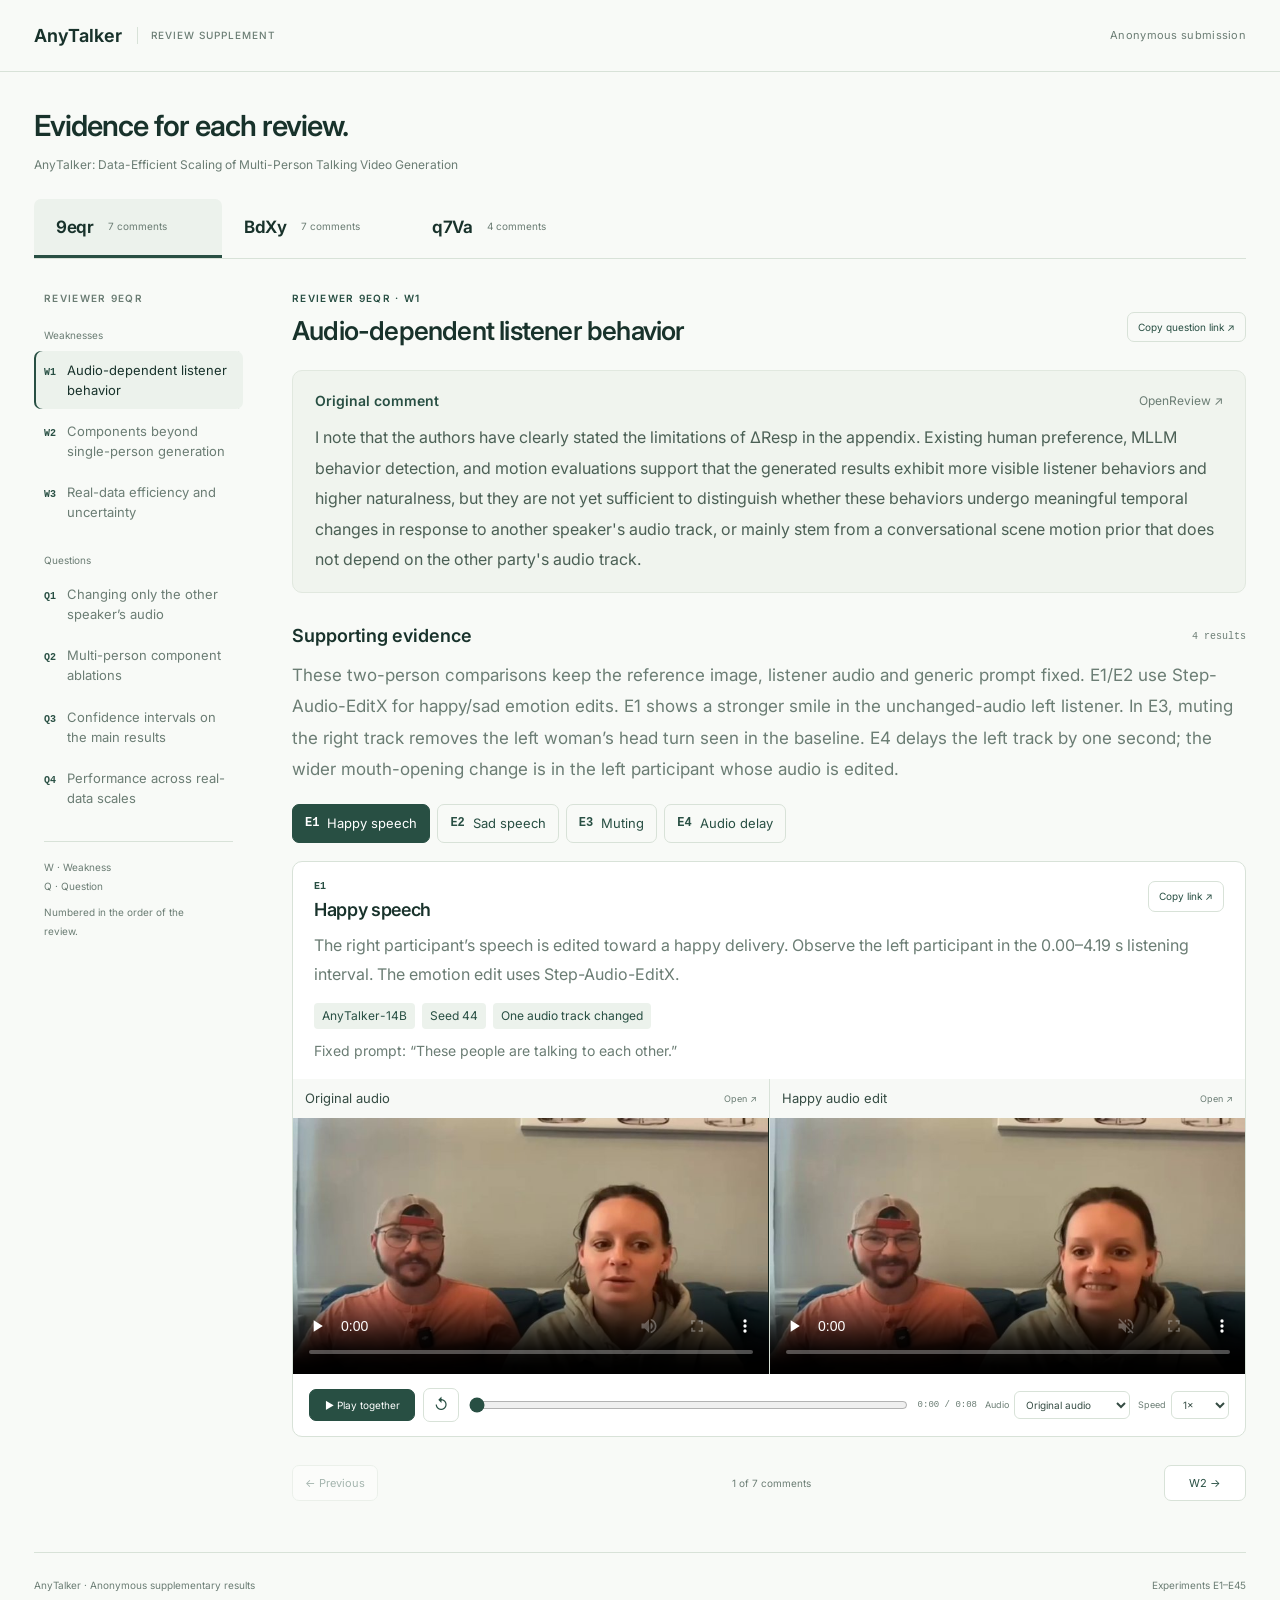
==== rebuttal/index.html @ ed4af743 "Add supplementary experiments to the original anonymous demo" ====
<!doctype html>
<html lang="en">
<head>
<meta charset="utf-8"/>
<meta content="width=device-width, initial-scale=1" name="viewport"/>
<meta content="noindex, nofollow" name="robots"/>
<meta content="no-referrer" name="referrer"/>
<meta content="#284f43" name="theme-color"/>
<meta content="Anonymous supplementary experiments for AnyTalker: audio interventions, multi-person ablations, data scaling, human evaluation, and matched video comparisons." name="description"/>
<title>AnyTalker · Reviewer Supplement</title>
<link href="data:," rel="icon"/>
<link href="styles.css?v=reviewer-update-2" rel="stylesheet"/>
<script defer="" src="app.js?v=reviewer-update-3"></script>
</head>
<body>
  <a class="skip-link" href="#main">Skip to the selected review comment</a>
  <header class="site-header">
    <a class="wordmark" href="#9eqr-W1">AnyTalker <span class="header-tag">Review supplement</span></a>
    <span class="anonymous-label">Anonymous submission</span>
  </header>
  <div class="page-shell">
    <div class="page-intro"><h1>Evidence for each review.</h1><p>AnyTalker: Data-Efficient Scaling of Multi-Person Talking Video Generation</p></div>
    <div id="reviewer-tabs" class="reviewer-tabs" role="tablist" aria-label="Reviewers"></div>
    <div class="review-workspace">
      <aside class="sidebar" aria-label="Review comments">
        <p class="sidebar-label" id="nav-reviewer">Review comments</p>
        <nav id="question-nav" aria-label="Questions and weaknesses"></nav>
        <p class="sidebar-note">W · Weakness<br>Q · Question<br><span>Numbered in the order of the review.</span></p>
      </aside>
      <main id="main">
        <div id="reviewer-panel" role="tabpanel">
          <article id="question-panel" hidden>
            <div class="question-heading">
              <div><p class="eyebrow" id="question-category"></p><h2 id="question-title" tabindex="-1"></h2></div>
              <button class="copy-link" id="copy-question">Copy question link ↗</button>
            </div>
            <section class="original-comment" aria-labelledby="comment-label">
              <div class="comment-heading"><h3 id="comment-label">Original comment</h3><a id="comment-source" href="https://openreview.net/forum?id=QWv1w3KL51" target="_blank" rel="noopener">OpenReview ↗</a></div>
              <blockquote id="review-comment"></blockquote>
            </section>
            <section class="evidence-section" aria-labelledby="evidence-title">
              <div class="evidence-heading"><h3 id="evidence-title">Supporting evidence</h3><span id="evidence-count"></span></div>
              <p id="question-intro" class="question-intro"></p>
              <div id="evidence-tabs" class="evidence-tabs" role="tablist" aria-label="Evidence for this comment"></div>
              <div id="evidence-panel" role="tabpanel"><div id="evidence-host"></div></div>
            </section>
            <nav class="question-pagination" aria-label="Move between review comments"><button id="previous-question">← Previous</button><span id="question-position"></span><button id="next-question">Next →</button></nav>
          </article>
        </div>
        <p id="load-status" class="load-status" role="status">Loading review comments and evidence…</p>
        <noscript><p>Enable JavaScript to select a reviewer and view the corresponding comment and evidence. Result tables are also available as <a href="data/component.csv">component</a>, <a href="data/dataAblation.csv">training-data</a>, <a href="data/scale.csv">data-scale</a>, <a href="data/trajectory.csv">learning-curve</a>, <a href="data/ci.csv">confidence-interval</a>, and <a href="data/agreement.csv">human-agreement</a> CSV files.</p></noscript>
      </main>
    </div>
    <footer><span>AnyTalker · Anonymous supplementary results</span><span>Experiments E1–E45</span></footer>
  </div>
  <div id="evidence-store" hidden aria-hidden="true">
<article class="table-block evidence-block" data-evidence="e5" id="e5">
<div class="item-heading"><div><span class="item-code">Table E5</span><h3>Component ablations across person counts</h3></div><a download="" href="data/component.csv">CSV ↓</a></div><p class="evidence-context">All configurations use the 1.3-billion-parameter (1.3B) backbone on the same 60 two-person, 20 three-person, and 20 four-person InteractivePerson inputs, with the paper’s phase-duration weighting.</p>
<p class="item-description">Component comparisons use stage-1 models. The complete model additionally receives 12 h of real-conversation refinement. The Audio-Face Cross Attention (AFCA) ablation removes face-token concatenation while retaining per-identity audio attention, masks, and accumulation.</p>
<p class="item-description">Concatenated multi-person (CM) clips pair two single-person videos. In table labels, “w/o” means “without”. Metrics are duration-weighted speaking-phase lip-synchronization confidence (Sync-C*, higher is better) and the listening-phase eye-motion gap to ground truth (ΔResp, lower is better).</p>
<div aria-label="Filter component results by person count" class="table-filter" data-target="component-table"><button aria-pressed="true" class="selected" data-people="all">All participants</button><button aria-pressed="false" data-people="2">2 people</button><button aria-pressed="false" data-people="3">3 people</button><button aria-pressed="false" data-people="4">4 people</button></div>
<div class="table-scroll" id="component-table"></div>
</article>
<article class="table-block evidence-block" data-evidence="e6" id="e6">
<div class="item-heading"><div><span class="item-code">Table E6</span><h3>Training-data ablations</h3></div><a download="" href="data/dataAblation.csv">CSV ↓</a></div><p class="evidence-context">1.3-billion-parameter (1.3B) backbone; two-, three-, and four-person InteractivePerson inputs. The two-person values reproduce the paper’s Table 3.</p>
<p class="item-description">Real single-person (RS), concatenated multi-person (CM), and real multi-person (RM) data are compared. Here, CM pairs two single-person clips, and RM consists of real two-person conversations. Superscripts denote training stage; RM² uses 12 h / 50,000 refinement updates. Metrics are duration-weighted speaking-phase lip-synchronization confidence (Sync-C*, higher is better) and the listening-phase eye-motion gap to ground truth (ΔResp, lower is better).</p>
<div class="table-scroll" id="data-table"></div>
</article>
<article class="table-block evidence-block" data-evidence="e7" id="e7">
<div class="item-heading"><div><span class="item-code">Table E7</span><h3>Dataset size at a fixed 5,000-update budget</h3></div><a download="" href="data/scale.csv">CSV ↓</a></div><p class="evidence-context">Real single-person (RS) data and concatenated multi-person (CM) clips form the two pretraining strategies, RS and RS+CM. Each concatenated clip pairs two independent single-person videos with separate audio tracks. Metrics are duration-weighted speaking-phase lip-synchronization confidence (Sync-C*, higher is better) and the listening-phase eye-motion gap to ground truth (ΔResp, lower is better). Both initializations use the same 1.3-billion-parameter (1.3B) architecture and data subset at each size: 8 NVIDIA H200 accelerators, gradient accumulation 2, and global batch size 16. Evaluation uses the same 60 two-person inputs.</p>
<p class="item-description">Each run starts from its stage-1 checkpoint and receives 5,000 refinement updates. Each data size uses the same subset for both initializations.</p>
<div class="table-scroll" id="scale-table"></div>
<div class="result-callout"><strong>24 h vs. 96 h</strong><p>RS+CM with 24 h reaches <b>5.05 / 0.32</b> (Sync-C* / ΔResp). RS with 96 h reaches <b>4.96 / 0.32</b> under the same refinement budget.</p></div>
</article>
<article class="evidence-block" data-evidence="e8" id="result-e8"><p class="evidence-context">Real single-person (RS) data and concatenated multi-person (CM) clips form the two pretraining strategies, RS and RS+CM. Each concatenated clip pairs two independent single-person videos with separate audio tracks. Metrics are duration-weighted speaking-phase lip-synchronization confidence (Sync-C*, higher is better) and the listening-phase eye-motion gap to ground truth (ΔResp, lower is better). Both 1.3-billion-parameter (1.3B) initializations follow the same training sample order through a 24-hour unique-video pool, with evaluation every 2 hours from 4 to 24 hours. Both runs use the same sampling seed; their samplers return identical training samples at every iteration. Evaluation uses the same 60 two-person inputs.</p><figure class="figure-block" id="e8">
<div class="item-heading"><div><span class="item-code">Figure E8</span><h3>Progress through a 24-hour unique-video pool</h3></div><a href="assets/figures/e8.pdf" rel="noopener" target="_blank">PDF ↗</a></div>
<a aria-label="Open learning curves at full resolution" href="assets/figures/e8.png" rel="noopener" target="_blank"><img alt="Learning curves for RS and RS+CM pretraining. At 12 unique hours, RS+CM achieves Sync-C* of 5.06 and DeltaResp of 0.32; at 24 hours it achieves 5.09 and 0.31." loading="lazy" src="assets/figures/e8.png"/></a>
<figcaption>The horizontal axis counts unique training-video hours encountered for the first time. Repeated presentations do not add hours. Dashed guides mark the RS+CM 12 h checkpoint. These checkpoints differ from the fixed-update runs in Table E7.</figcaption>
</figure><details class="data-details" id="e8-data"><summary><span><b>Table E8</b> · All 11 learning-curve checkpoints</span><span aria-hidden="true">+</span></summary><div class="details-content"><p><a download="" href="data/trajectory.csv">Download the plotted data (CSV) ↓</a></p><div class="table-scroll" id="trajectory-table"></div></div></details></article>
<article class="table-block evidence-block" data-evidence="e9" id="e9"><div class="item-heading"><div><span class="item-code">Table E9</span><h3>Main metrics and human preference</h3></div><a download="" href="data/ci.csv">CSV ↓</a></div><p class="evidence-context">95% confidence intervals (CI) for AnyTalker-14B minus the comparator: MultiTalk for two people, Playmate2 for three and four. Metrics are duration-weighted speaking-phase lip-synchronization confidence (Sync-C*, higher is better) and the listening-phase eye-motion gap to ground truth (ΔResp, lower is better). Preference differences use percentage points (pp). Positive differences favor AnyTalker for Sync-C* and preference; negative differences favor AnyTalker for ΔResp.</p><div class="table-scroll" id="ci-table"></div><details class="data-details"><summary><span>How the intervals are calculated</span><span aria-hidden="true">+</span></summary><div class="details-content"><p>We use 10,000 bootstrap replicates and the 2.5th and 97.5th percentiles. Objective metrics use paired input resampling within each person-count subset (60/20/20), retaining the paper’s phase-duration weights. Human preference uses independent resampling of raters and inputs, with each vote weighted by both sampling multiplicities. All originally shown methods remain in the preference denominator. Preference differences are in percentage points (pp).</p></div></details></article>
<article class="table-block compact-table evidence-block" data-evidence="e10" id="e10"><div class="item-heading"><div><span class="item-code">Table E10</span><h3>Agreement with individual human choices</h3></div><a download="" href="data/agreement.csv">CSV ↓</a></div><p class="evidence-context">We take 100 individual preference votes per person-count setting from the paper’s blinded study. A match occurs when the human-selected method has the lowest listening-phase eye-motion gap to ground truth (ΔResp) among the methods shown for that input. Different raters may evaluate the same input; tied metric minima count as matches.</p><div class="table-scroll" id="agreement-table"></div><p class="small-note">The original study involved 25 non-author raters, hidden method names, and randomized presentation order. Two-person comparisons have four candidate methods; three- and four-person comparisons have two. Each selected vote contributes one match or non-match.</p></article>
<article class="collection evidence-block" data-evidence="collection" id="collection">
<div class="item-heading"><div><span class="item-code">E14–E43</span><h3>All 30 scenes · both seeds</h3></div><button class="copy-link" data-anchor="collection">Copy link ↗</button></div><p class="evidence-context">Final AnyTalker-14B; 20 three-person and 10 four-person scenes, each with ground truth (GT) and seeds 44/45. Fixed prompt: “These people are talking to each other.”</p>
<p class="item-description">Each scene contains ground truth and both generations. The generated clips use the original continuous recording for playback; generation is conditioned on separated participant tracks. Speaking intervals below are input annotations.</p>
<div class="collection-controls"><label>Participants<select id="people-filter"><option value="all">All participants</option><option value="3">3 people</option><option value="4">4 people</option></select></label><label class="case-select-label">Scene<select id="case-select"></select></label><div class="step-buttons"><button aria-label="Previous scene" id="previous-case">←</button><button aria-label="Next scene" id="next-case">→</button></div></div>
<div id="full-case"></div>
</article>
  </div>
  <div id="toast" class="toast" role="status" aria-live="polite"></div>
</body>
</html>
---- rebuttal/styles.css ----
@font-face{font-family:Inter;src:url('assets/fonts/inter.ttf') format('truetype');font-weight:100 900;font-display:swap}
:root{--bg:#f8faf7;--white:#fff;--ink:#18322b;--text:#354c43;--muted:#6b7d74;--green:#284f43;--mint:#ecf2ec;--line:#d8e2d8;--mono:ui-monospace,SFMono-Regular,Consolas,monospace}
*{box-sizing:border-box}html{scroll-behavior:smooth}body{margin:0;background:var(--bg);color:var(--text);font:16px/1.65 Inter,Arial,sans-serif}button,select,input{font:inherit}button,a,select,input{touch-action:manipulation}a{color:var(--green);text-decoration:none}a:hover{text-decoration:underline}button{cursor:pointer;border:1px solid var(--line);border-radius:7px;background:var(--white);color:var(--green);padding:8px 12px}button:disabled{opacity:.4;cursor:default}button:hover:not(:disabled){background:var(--mint)}button:focus-visible,a:focus-visible,select:focus-visible,input:focus-visible{outline:3px solid #82a78b;outline-offset:3px}button:focus:not(:focus-visible),h2:focus{outline:none}[hidden]{display:none!important}h1,h2,h3,h4,p{margin:0}h1,h2,h3{color:var(--ink)}img{max-width:100%}.skip-link{position:fixed;top:-60px;left:15px;z-index:100;background:white;padding:10px}.skip-link:focus{top:10px}
.site-header{height:72px;display:flex;align-items:center;justify-content:space-between;padding:0 34px;border-bottom:1px solid var(--line);background:var(--bg)}.wordmark{display:flex;gap:10px;align-items:center;font-size:18px;font-weight:650;color:var(--ink)}.wordmark:hover{text-decoration:none}.header-tag{margin-left:5px;padding-left:13px;border-left:1px solid var(--line);text-transform:uppercase;letter-spacing:1px;font-size:10px;font-weight:500;color:var(--muted)}.anonymous-label{font-size:11px;letter-spacing:.3px;color:var(--muted)}
.page-shell{max-width:1390px;margin:auto;padding:0 34px}.page-intro{padding:30px 0 24px}.page-intro h1{font-size:29px;font-weight:600;letter-spacing:-1px}.page-intro p{color:var(--muted);font-size:12px;margin-top:5px}.reviewer-tabs{display:flex;gap:0;border-bottom:1px solid var(--line);margin-bottom:31px}.reviewer-tab{display:flex;align-items:center;gap:15px;min-width:188px;padding:14px 22px;border:0;border-bottom:3px solid transparent;border-radius:7px 7px 0 0;background:transparent;text-align:left}.reviewer-tab[aria-selected=true]{border-bottom-color:var(--green);background:var(--mint)}.reviewer-name{font-size:17px;letter-spacing:-.4px;font-weight:650;color:var(--ink)}.reviewer-tab-description{font-size:10px;color:var(--muted)}.review-workspace{display:grid;grid-template-columns:215px minmax(0,1fr);gap:43px;align-items:start}.sidebar{position:sticky;top:24px;max-height:calc(100vh - 48px);overflow-y:auto;padding-right:6px}.sidebar-label,.eyebrow{font-size:10px;font-weight:600;text-transform:uppercase;letter-spacing:1.3px;color:var(--muted)}.sidebar-label{margin:0 0 21px 10px}.question-nav-group{margin-bottom:20px}.question-nav-group>p{font-size:10px;color:var(--muted);margin:0 10px 7px}.question-nav-group a{display:flex;align-items:baseline;gap:11px;padding:9px 10px;border-radius:7px;font-size:13px;line-height:1.55;color:var(--muted);margin-top:3px}.question-nav-group a b{flex-shrink:0;font:600 10px/1.5 var(--mono);color:var(--green)}.question-nav-group a.selected,.question-nav-group a:hover{background:var(--mint);color:var(--ink);text-decoration:none}.question-nav-group a.selected{box-shadow:inset 2px 0 var(--green)}.sidebar-note{border-top:1px solid var(--line);margin:24px 10px 0;padding-top:16px;font-size:10px;color:var(--muted);line-height:1.85}.sidebar-note span{display:block;margin-top:8px;max-width:160px}main{min-width:0}.question-heading{display:flex;justify-content:space-between;align-items:start;gap:20px;margin-bottom:22px}.question-heading .eyebrow{margin-bottom:7px;color:var(--green)}.question-heading h2{font-size:26px;font-weight:580;line-height:1.35;letter-spacing:-.8px}.copy-link{font-size:10px;white-space:nowrap;background:transparent;padding:6px 10px}.question-heading>.copy-link{margin-top:22px}.original-comment{background:#f0f4ee;border:1px solid #e1e8df;border-radius:10px;padding:18px 22px}.comment-heading{display:flex;justify-content:space-between;align-items:center;margin-bottom:10px}.comment-heading h3{font-size:14px;font-weight:600;color:var(--green)}.comment-heading a{font-size:12px;color:var(--muted)}.original-comment blockquote{padding:0;margin:0;color:#4b6055;font-size:16px;line-height:1.9;white-space:pre-wrap}.evidence-section{padding-top:28px}.evidence-heading{display:flex;align-items:center;justify-content:space-between}.evidence-heading h3{font-size:18px;font-weight:600}.evidence-heading>span{font:10px var(--mono);color:var(--muted)}.question-intro{font-size:17px;line-height:1.85;color:var(--muted);margin:9px 0 18px;max-width:950px}.evidence-tabs{display:flex;gap:7px;flex-wrap:wrap;margin-bottom:18px}.evidence-tabs button{padding:8px 12px;display:flex;gap:8px;align-items:center;font-size:13px;background:transparent}.evidence-tabs b{font:600 12px var(--mono)}.evidence-tabs button[aria-selected=true]{background:var(--green);border-color:var(--green);color:white}.evidence-tabs button:not([aria-selected=true]):hover{background:var(--mint)}#evidence-panel{min-width:0}.evidence-block{border:1px solid var(--line);border-radius:10px;padding:21px;background:var(--white);scroll-margin-top:25px}.item-heading{display:flex;justify-content:space-between;align-items:start;gap:16px;margin-bottom:13px}.item-code{font:600 10px var(--mono);color:var(--green);display:block;margin-bottom:5px}.item-heading h3{font-size:18px;font-weight:580;letter-spacing:-.35px;line-height:1.4}.item-heading>a{white-space:nowrap;font-size:10px;margin-top:5px}.evidence-context,.item-description{color:var(--muted);font-size:16px;line-height:1.85;margin-bottom:15px}.evidence-context{color:var(--text)}.small-note{font-size:14px;line-height:1.85;color:var(--muted);margin-top:15px}.table-scroll{max-width:100%;overflow-x:auto;overscroll-behavior-x:contain}table{width:100%;border-collapse:collapse;font-size:14px;line-height:1.6;font-variant-numeric:tabular-nums}th,td{text-align:right;padding:11px 13px;border-bottom:1px solid #e5ebe2;white-space:nowrap}th{color:var(--muted);font-size:12px;font-weight:550;background:#f7f9f5}th:first-child,td:first-child{text-align:left}.label-cell{text-align:left}tr.highlight{background:#edf4eb;color:var(--green)}tr.highlight td{font-weight:600}tr.group-start td{border-top:2px solid #cbd8c8}tbody tr:last-child td{border-bottom:0}.table-filter{display:flex;gap:7px;margin:16px 0 14px}.table-filter button{padding:6px 10px;font-size:10px;background:transparent}.table-filter button.selected{background:var(--green);color:white;border-color:var(--green)}.result-callout{display:flex;align-items:center;gap:25px;padding:18px 20px;margin-top:20px;background:#edf3e9;border-radius:8px}.result-callout>strong{font-size:23px;font-weight:550;letter-spacing:-.7px;color:var(--green);white-space:nowrap}.result-callout p{font-size:16px;color:var(--text)}.figure-block{margin:0;scroll-margin-top:25px}.figure-block>a{display:block;padding:10px 0}.figure-block img{width:100%;height:auto;display:block}.figure-block figcaption{font-size:15px;line-height:1.85;color:var(--muted);margin-top:10px}.data-details{margin-top:20px;border:1px solid var(--line);border-radius:8px;overflow:hidden;scroll-margin-top:25px}.data-details>summary{padding:12px 15px;display:flex;justify-content:space-between;gap:16px;cursor:pointer;list-style:none;font-size:11px;background:#f7f9f5}.data-details>summary::-webkit-details-marker{display:none}.data-details[open]>summary>span:last-child{transform:rotate(45deg)}.details-content{padding:16px;font-size:11px;color:var(--muted);line-height:1.85}.details-content>p{margin-bottom:14px}.details-content>p:last-child{margin-bottom:0}.compact-table table{max-width:650px}.protocol-grid{display:grid;grid-template-columns:1fr 1fr;gap:22px;margin:0}.protocol-grid dt{font-size:16px;font-weight:600;color:var(--ink);margin-bottom:5px}.protocol-grid dd{margin:0;font-size:15px}.release-card>p{font-size:13px;line-height:1.9;max-width:780px}
.video-group{border:1px solid var(--line);border-radius:10px;background:var(--white);overflow:hidden;scroll-margin-top:25px}.video-group-heading{padding:19px 21px 17px}.video-group-heading .item-heading{margin-bottom:9px}.video-description{font-size:16px;line-height:1.8;color:var(--muted)}.video-conditions{display:flex;flex-wrap:wrap;gap:7px;margin-top:14px}.video-conditions span{padding:3px 8px;border-radius:4px;background:var(--mint);font-size:12px;color:var(--green)}.prompt-note{font-size:14px;color:var(--muted);margin-top:10px}.video-grid{display:grid;grid-template-columns:repeat(var(--cols),minmax(0,1fr));gap:1px;background:var(--line)}.video-cell{background:#f7f9f6;min-width:0}.video-label{display:flex;align-items:center;justify-content:space-between;gap:8px;font-size:13px;line-height:1.5;padding:10px 12px;min-height:38px}.video-label>a{flex-shrink:0;font-size:9px;color:var(--muted)}.video-cell video{display:block;width:100%;height:auto;background:#15241e;aspect-ratio:13/7;object-fit:contain}.video-cell details{font-size:14px;background:white}.video-cell details>summary{cursor:pointer;padding:10px 12px;color:var(--green);font-weight:500}.video-cell details>p{padding:0 12px 13px;color:var(--muted);line-height:1.8}.player-controls{display:flex;flex-wrap:wrap;align-items:center;gap:8px;padding:14px 16px}.play-button{font-size:10px;min-width:106px;background:var(--green);color:white;border-color:var(--green);padding:7px 9px}.play-button:hover:not(:disabled){background:#386454}.restart-button{padding:6px 10px;font-size:15px;line-height:1.3}.scrub{accent-color:var(--green);min-width:75px;flex:1;height:18px;padding:0}.time-display{font:9px var(--mono);white-space:nowrap;color:var(--muted)}.control-select{display:flex;align-items:center;gap:5px;font-size:9px;color:var(--muted)}select{background:white;border:1px solid var(--line);border-radius:6px;color:var(--text);padding:6px 7px;font-size:10px;max-width:190px}.player-status{font-size:11px;padding:0 16px 12px;color:var(--muted)}.player-status:empty{display:none}.video-footnote{padding:0 16px 14px;font-size:10px}.collection-controls{display:flex;align-items:end;gap:15px;margin:20px 0}.collection-controls label{display:flex;flex-direction:column;gap:5px;font-size:10px;color:var(--muted)}.collection-controls select{padding:9px 11px;font-size:11px;max-width:none}.case-select-label{flex:1;max-width:390px}.step-buttons{display:flex;gap:6px}.step-buttons button{padding:7px 12px}.timeline{padding:17px 19px;border-top:1px solid var(--line);background:#fbfcf9}.timeline h4{font-size:10px;font-weight:600;margin:0 0 13px;color:var(--green)}.timeline-row{display:flex;gap:10px;align-items:center;margin:9px 0}.person-label{font:10px var(--mono);min-width:28px;color:var(--green)}.timeline-track{position:relative;height:23px;flex:1;background:#eaf0e8;border-radius:4px;overflow:hidden}.turn{position:absolute;top:2px;height:19px;background:#a6bfad;border:0;border-radius:3px;padding:0;min-width:4px}.turn:hover,.turn.active{background:var(--green)}.identities{font-size:10px;color:var(--muted);line-height:1.7;display:grid;gap:4px;margin-top:15px}.identities b{font-family:var(--mono);color:var(--green);margin-right:6px}
.question-pagination{display:flex;align-items:center;justify-content:space-between;gap:15px;padding:28px 0 15px}.question-pagination button{font-size:11px;min-width:82px}.question-pagination span{font-size:10px;color:var(--muted)}.load-status{padding:20px 0;font-size:12px;color:var(--muted)}.load-status:empty{display:none}footer{border-top:1px solid var(--line);display:flex;justify-content:space-between;gap:20px;padding:24px 0 30px;margin-top:36px;color:var(--muted);font-size:10px}.toast{position:fixed;bottom:25px;left:50%;transform:translate(-50%,15px);padding:10px 18px;color:white;background:var(--green);border-radius:8px;font-size:12px;opacity:0;pointer-events:none;transition:.2s;z-index:30}.toast.visible{opacity:1;transform:translate(-50%,0)}
@media(min-width:1500px){.page-shell{padding:0 40px}.review-workspace{gap:48px}}
@media(max-width:1100px){.page-shell{padding:0 25px}.review-workspace{grid-template-columns:180px minmax(0,1fr);gap:25px}.question-nav-group a{font-size:13px;gap:8px;padding:8px}.question-heading h2{font-size:24px}.player-controls{gap:7px}.video-grid[style*="3"] .video-label{align-items:start;flex-direction:column;gap:2px}.control-select select{max-width:160px}}
@media(max-width:800px){.site-header{height:63px;padding:0 22px}.anonymous-label{display:none}.page-shell{padding:0 22px}.page-intro{padding:23px 0 19px}.page-intro h1{font-size:25px}.page-intro p{font-size:11px}.reviewer-tabs{margin-bottom:20px}.reviewer-tab{min-width:0;flex:1;padding:11px 14px;gap:8px;justify-content:center}.reviewer-name{font-size:16px}.reviewer-tab-description{font-size:9px}.review-workspace{display:block}.sidebar{position:static;max-height:none;overflow:visible;padding:0}.sidebar-label,.sidebar-note,.question-nav-group>p{display:none}#question-nav{display:flex;gap:12px;flex-wrap:wrap;margin-bottom:23px}.question-nav-group{display:flex;gap:5px;margin:0}.question-nav-group a{padding:7px 10px;background:#edf2eb;margin:0}.question-nav-group a b{font-size:11px}.question-nav-group a span{display:none}.question-nav-group a.selected{background:var(--green);box-shadow:none}.question-nav-group a.selected b{color:white}.question-heading{margin-bottom:18px}.question-heading h2{font-size:24px}.question-heading>.copy-link{margin-top:19px}.original-comment{padding:16px 18px}.original-comment blockquote{font-size:16px}.evidence-section{padding-top:23px}.question-intro{font-size:17px}.evidence-tabs button{padding:8px 10px}.evidence-block{padding:17px}.video-group-heading{padding:17px}.protocol-grid{gap:20px}}
@media(max-width:560px){.site-header{padding:0 16px}.wordmark{font-size:16px}.header-tag{font-size:8px;letter-spacing:.7px;margin-left:0;padding-left:10px}.page-shell{padding:0 16px}.page-intro{padding:22px 0 18px}.page-intro h1{font-size:23px;letter-spacing:-.6px}.page-intro p{font-size:10px;max-width:340px;line-height:1.7}.reviewer-tab{flex-direction:column;gap:2px;padding:10px 8px}.reviewer-name{font-size:16px}.reviewer-tab-description{font-size:9px}#question-nav{gap:8px;row-gap:8px}.question-nav-group{gap:4px}.question-nav-group a{padding:7px 9px}.question-nav-group a b{font-size:10px}.question-heading{gap:8px;flex-wrap:wrap}.question-heading h2{font-size:23px;letter-spacing:-.6px}.question-heading>.copy-link{font-size:9px;margin-top:2px;padding:5px 7px}.question-heading .eyebrow{font-size:9px}.original-comment{padding:14px 16px}.original-comment blockquote{font-size:16px;line-height:1.9}.comment-heading h3{font-size:14px}.comment-heading a{font-size:12px}.evidence-heading h3{font-size:18px}.question-intro{font-size:17px}.evidence-tabs{gap:6px}.evidence-tabs button{padding:7px 9px;font-size:13px;gap:6px}.evidence-tabs b{font-size:12px}.evidence-block{padding:14px}.item-heading{gap:10px}.item-heading h3{font-size:16px}.evidence-context,.item-description{font-size:16px}.item-code{font-size:9px}.item-heading>a,.copy-link{font-size:9px}.table-filter{gap:5px;flex-wrap:wrap}.table-filter button{font-size:9px;padding:5px 8px}th,td{font-size:10px;padding:9px 10px}th{font-size:12px}.result-callout{display:block;padding:13px}.result-callout>strong{font-size:21px;display:block;margin-bottom:5px}.result-callout p{font-size:16px}.figure-block figcaption{font-size:15px}.data-details>summary{font-size:10px;padding:10px}.details-content{padding:12px;font-size:10px}.video-grid{grid-template-columns:1fr!important;gap:8px;background:white}.video-group-heading{padding:14px}.video-description{font-size:16px}.video-label{font-size:13px}.video-grid[style*="3"] .video-label{flex-direction:row;align-items:center}.video-cell video{aspect-ratio:13/7}.video-conditions{gap:5px;margin-top:10px}.video-conditions span{font-size:12px;padding:3px 6px}.prompt-note{font-size:14px}.player-controls{padding:11px;gap:8px}.play-button{font-size:9px;min-width:96px}.restart-button{padding:5px 9px}.control-select{font-size:9px}.control-select select{font-size:9px;max-width:135px}.scrub{order:3;flex-basis:calc(100% - 85px)}.time-display{order:4}.control-select:last-of-type{margin-left:auto}.collection-controls{gap:8px;flex-wrap:wrap}.collection-controls select{padding:7px 8px;font-size:10px}.case-select-label{min-width:115px}.step-buttons{margin-left:auto}.step-buttons button{padding:6px 10px}.timeline{padding:14px 11px}.timeline h4{font-size:9px}.identities{font-size:9px}.protocol-grid{grid-template-columns:1fr}.release-card>p{font-size:12px}.question-pagination{gap:8px}.question-pagination span{font-size:9px}.question-pagination button{font-size:10px;min-width:70px}footer{flex-direction:column;gap:4px;font-size:9px;margin-top:25px}.toast{max-width:90vw;text-align:center}}
@media(prefers-reduced-motion:reduce){html{scroll-behavior:auto}*,*:before,*:after{transition:none!important;animation:none!important}}
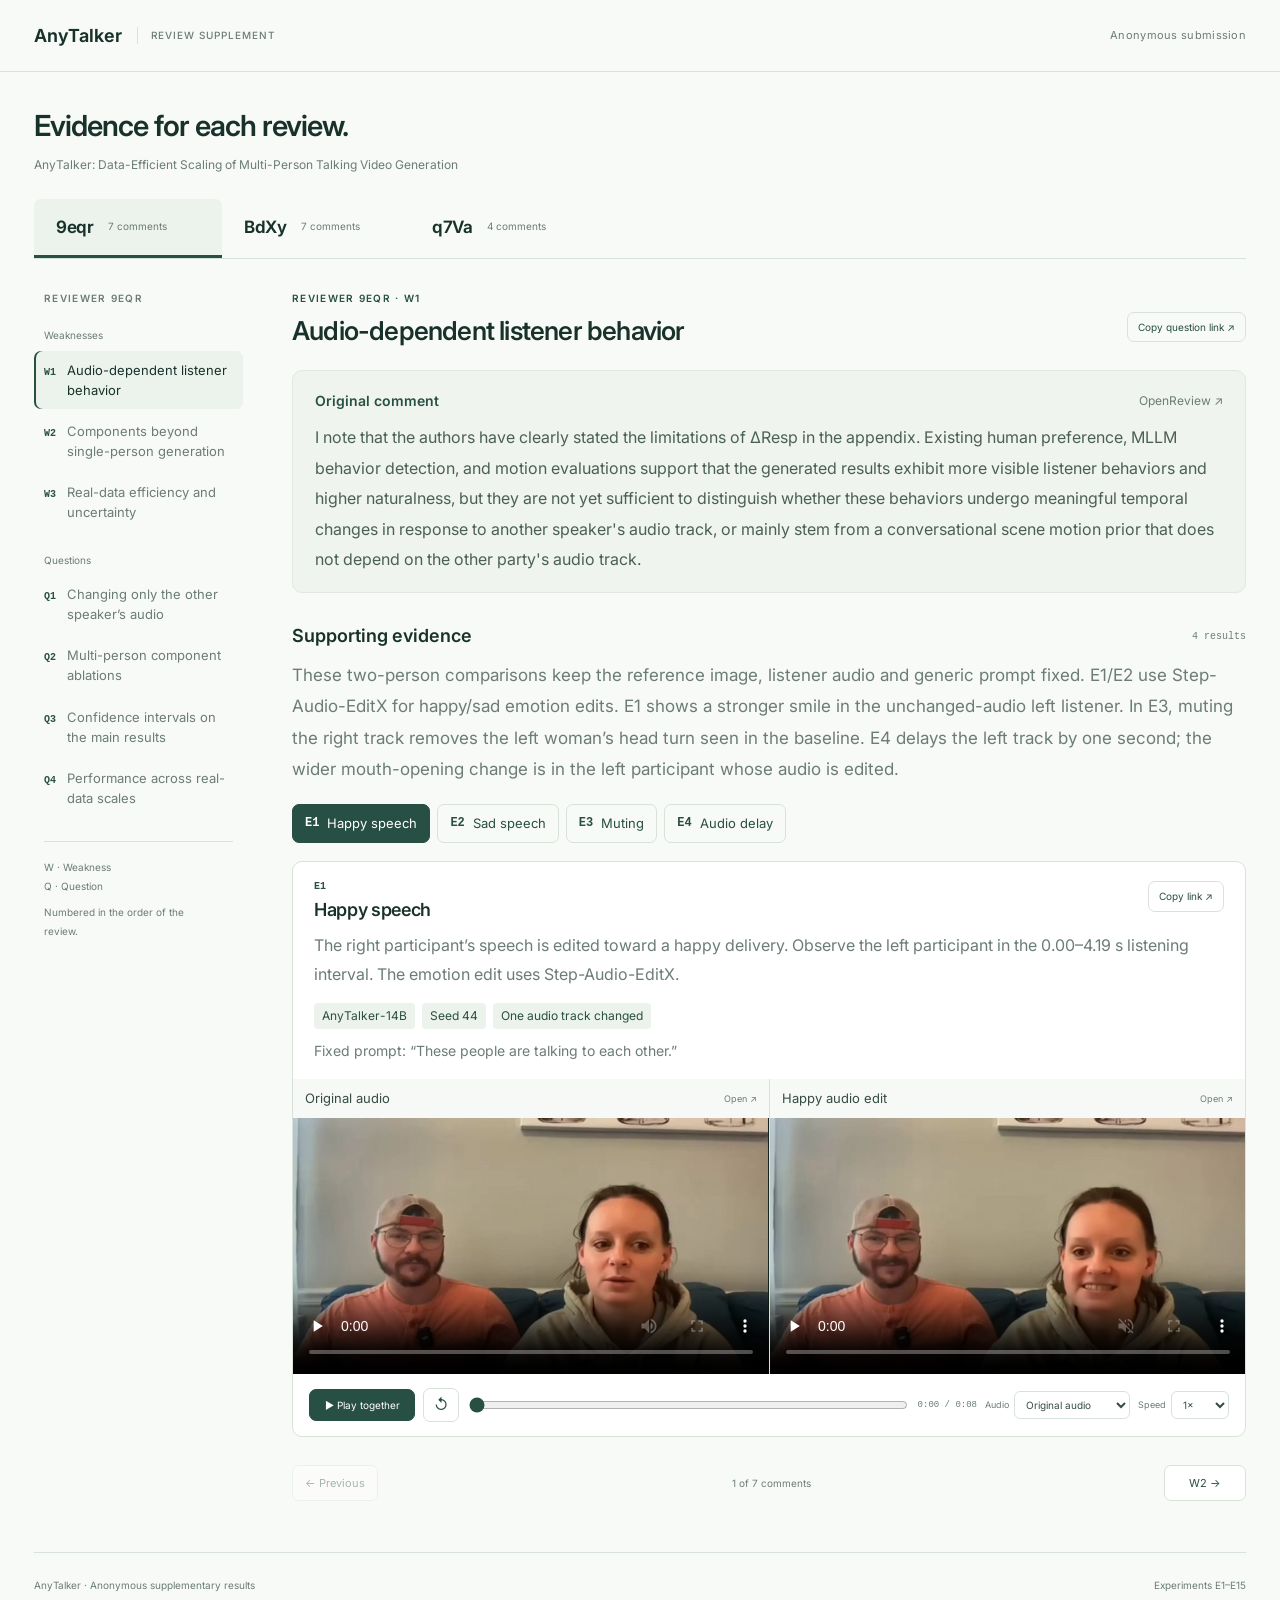
==== commit da35461c: "Keep the three conversation examples and simplify experiment numbering" ====
--- a/rebuttal/index.html
+++ b/rebuttal/index.html
@@ -10,10 +10,10 @@
 <title>AnyTalker · Reviewer Supplement</title>
 <link href="data:," rel="icon"/>
 <link href="styles.css?v=reviewer-update-2" rel="stylesheet"/>
-<script defer="" src="app.js?v=reviewer-update-3"></script>
+<script defer="" src="app.js?v=reviewer-update-4"></script>
 </head>
 <body>
-  <a class="skip-link" href="#main">Skip to the selected review comment</a>
+  <a class="skip-link" href="#main">Skip to the current review comment</a>
   <header class="site-header">
     <a class="wordmark" href="#9eqr-W1">AnyTalker <span class="header-tag">Review supplement</span></a>
     <span class="anonymous-label">Anonymous submission</span>
@@ -51,7 +51,7 @@
         <noscript><p>Enable JavaScript to select a reviewer and view the corresponding comment and evidence. Result tables are also available as <a href="data/component.csv">component</a>, <a href="data/dataAblation.csv">training-data</a>, <a href="data/scale.csv">data-scale</a>, <a href="data/trajectory.csv">learning-curve</a>, <a href="data/ci.csv">confidence-interval</a>, and <a href="data/agreement.csv">human-agreement</a> CSV files.</p></noscript>
       </main>
     </div>
-    <footer><span>AnyTalker · Anonymous supplementary results</span><span>Experiments E1–E45</span></footer>
+    <footer><span>AnyTalker · Anonymous supplementary results</span><span>Experiments E1–E15</span></footer>
   </div>
   <div id="evidence-store" hidden aria-hidden="true">
 <article class="table-block evidence-block" data-evidence="e5" id="e5">
@@ -79,12 +79,6 @@
 </figure><details class="data-details" id="e8-data"><summary><span><b>Table E8</b> · All 11 learning-curve checkpoints</span><span aria-hidden="true">+</span></summary><div class="details-content"><p><a download="" href="data/trajectory.csv">Download the plotted data (CSV) ↓</a></p><div class="table-scroll" id="trajectory-table"></div></div></details></article>
 <article class="table-block evidence-block" data-evidence="e9" id="e9"><div class="item-heading"><div><span class="item-code">Table E9</span><h3>Main metrics and human preference</h3></div><a download="" href="data/ci.csv">CSV ↓</a></div><p class="evidence-context">95% confidence intervals (CI) for AnyTalker-14B minus the comparator: MultiTalk for two people, Playmate2 for three and four. Metrics are duration-weighted speaking-phase lip-synchronization confidence (Sync-C*, higher is better) and the listening-phase eye-motion gap to ground truth (ΔResp, lower is better). Preference differences use percentage points (pp). Positive differences favor AnyTalker for Sync-C* and preference; negative differences favor AnyTalker for ΔResp.</p><div class="table-scroll" id="ci-table"></div><details class="data-details"><summary><span>How the intervals are calculated</span><span aria-hidden="true">+</span></summary><div class="details-content"><p>We use 10,000 bootstrap replicates and the 2.5th and 97.5th percentiles. Objective metrics use paired input resampling within each person-count subset (60/20/20), retaining the paper’s phase-duration weights. Human preference uses independent resampling of raters and inputs, with each vote weighted by both sampling multiplicities. All originally shown methods remain in the preference denominator. Preference differences are in percentage points (pp).</p></div></details></article>
 <article class="table-block compact-table evidence-block" data-evidence="e10" id="e10"><div class="item-heading"><div><span class="item-code">Table E10</span><h3>Agreement with individual human choices</h3></div><a download="" href="data/agreement.csv">CSV ↓</a></div><p class="evidence-context">We take 100 individual preference votes per person-count setting from the paper’s blinded study. A match occurs when the human-selected method has the lowest listening-phase eye-motion gap to ground truth (ΔResp) among the methods shown for that input. Different raters may evaluate the same input; tied metric minima count as matches.</p><div class="table-scroll" id="agreement-table"></div><p class="small-note">The original study involved 25 non-author raters, hidden method names, and randomized presentation order. Two-person comparisons have four candidate methods; three- and four-person comparisons have two. Each selected vote contributes one match or non-match.</p></article>
-<article class="collection evidence-block" data-evidence="collection" id="collection">
-<div class="item-heading"><div><span class="item-code">E14–E43</span><h3>All 30 scenes · both seeds</h3></div><button class="copy-link" data-anchor="collection">Copy link ↗</button></div><p class="evidence-context">Final AnyTalker-14B; 20 three-person and 10 four-person scenes, each with ground truth (GT) and seeds 44/45. Fixed prompt: “These people are talking to each other.”</p>
-<p class="item-description">Each scene contains ground truth and both generations. The generated clips use the original continuous recording for playback; generation is conditioned on separated participant tracks. Speaking intervals below are input annotations.</p>
-<div class="collection-controls"><label>Participants<select id="people-filter"><option value="all">All participants</option><option value="3">3 people</option><option value="4">4 people</option></select></label><label class="case-select-label">Scene<select id="case-select"></select></label><div class="step-buttons"><button aria-label="Previous scene" id="previous-case">←</button><button aria-label="Next scene" id="next-case">→</button></div></div>
-<div id="full-case"></div>
-</article>
   </div>
   <div id="toast" class="toast" role="status" aria-live="polite"></div>
 </body>
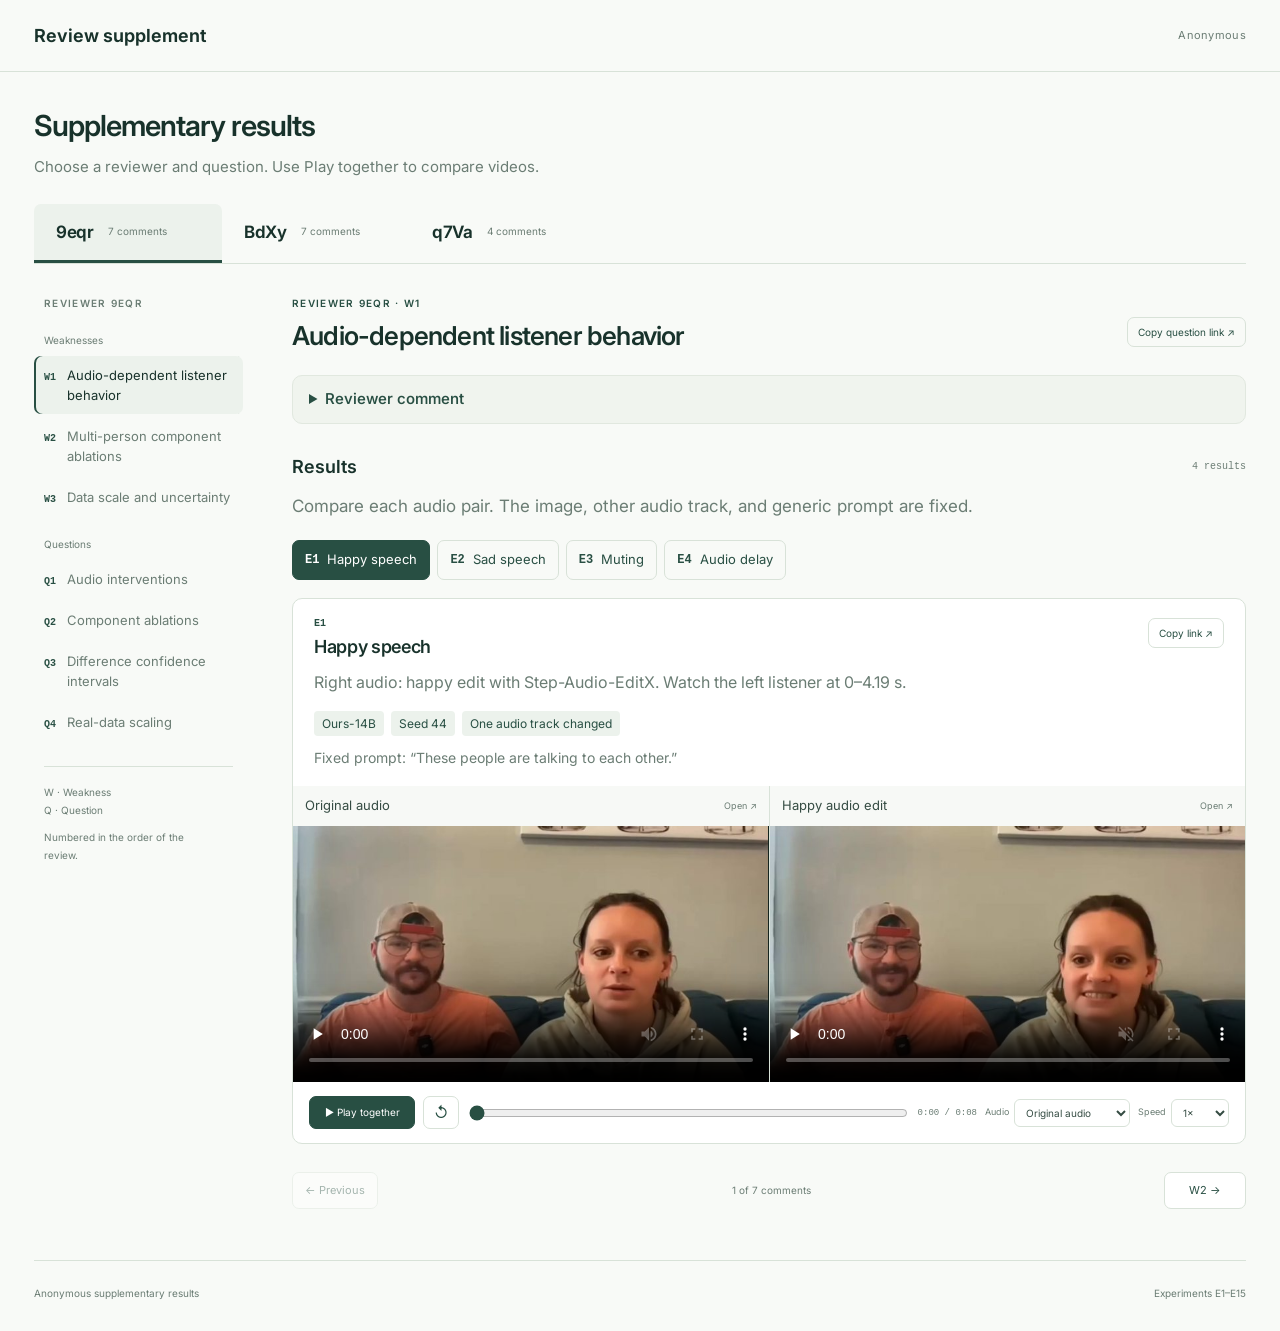
==== commit f176bbf4: "Use neutral model labels and concise result captions" ====
--- a/rebuttal/index.html
+++ b/rebuttal/index.html
@@ -1,4 +1,5 @@
-<!doctype html>
+<!DOCTYPE html>
+
 <html lang="en">
 <head>
 <meta charset="utf-8"/>
@@ -6,80 +7,80 @@
 <meta content="noindex, nofollow" name="robots"/>
 <meta content="no-referrer" name="referrer"/>
 <meta content="#284f43" name="theme-color"/>
-<meta content="Anonymous supplementary experiments for AnyTalker: audio interventions, multi-person ablations, data scaling, human evaluation, and matched video comparisons." name="description"/>
-<title>AnyTalker · Reviewer Supplement</title>
+<meta content="Videos, tables, and learning curves organized by review question." name="description"/>
+<title>Supplementary results</title>
 <link href="data:," rel="icon"/>
-<link href="styles.css?v=reviewer-update-2" rel="stylesheet"/>
-<script defer="" src="app.js?v=reviewer-update-4"></script>
+<link href="styles.css?v=reviewer-update-3" rel="stylesheet"/>
+<script defer="" src="app.js?v=reviewer-update-6"></script>
 </head>
 <body>
-  <a class="skip-link" href="#main">Skip to the current review comment</a>
-  <header class="site-header">
-    <a class="wordmark" href="#9eqr-W1">AnyTalker <span class="header-tag">Review supplement</span></a>
-    <span class="anonymous-label">Anonymous submission</span>
-  </header>
-  <div class="page-shell">
-    <div class="page-intro"><h1>Evidence for each review.</h1><p>AnyTalker: Data-Efficient Scaling of Multi-Person Talking Video Generation</p></div>
-    <div id="reviewer-tabs" class="reviewer-tabs" role="tablist" aria-label="Reviewers"></div>
-    <div class="review-workspace">
-      <aside class="sidebar" aria-label="Review comments">
-        <p class="sidebar-label" id="nav-reviewer">Review comments</p>
-        <nav id="question-nav" aria-label="Questions and weaknesses"></nav>
-        <p class="sidebar-note">W · Weakness<br>Q · Question<br><span>Numbered in the order of the review.</span></p>
-      </aside>
-      <main id="main">
-        <div id="reviewer-panel" role="tabpanel">
-          <article id="question-panel" hidden>
-            <div class="question-heading">
-              <div><p class="eyebrow" id="question-category"></p><h2 id="question-title" tabindex="-1"></h2></div>
-              <button class="copy-link" id="copy-question">Copy question link ↗</button>
-            </div>
-            <section class="original-comment" aria-labelledby="comment-label">
-              <div class="comment-heading"><h3 id="comment-label">Original comment</h3><a id="comment-source" href="https://openreview.net/forum?id=QWv1w3KL51" target="_blank" rel="noopener">OpenReview ↗</a></div>
-              <blockquote id="review-comment"></blockquote>
-            </section>
-            <section class="evidence-section" aria-labelledby="evidence-title">
-              <div class="evidence-heading"><h3 id="evidence-title">Supporting evidence</h3><span id="evidence-count"></span></div>
-              <p id="question-intro" class="question-intro"></p>
-              <div id="evidence-tabs" class="evidence-tabs" role="tablist" aria-label="Evidence for this comment"></div>
-              <div id="evidence-panel" role="tabpanel"><div id="evidence-host"></div></div>
-            </section>
-            <nav class="question-pagination" aria-label="Move between review comments"><button id="previous-question">← Previous</button><span id="question-position"></span><button id="next-question">Next →</button></nav>
-          </article>
-        </div>
-        <p id="load-status" class="load-status" role="status">Loading review comments and evidence…</p>
-        <noscript><p>Enable JavaScript to select a reviewer and view the corresponding comment and evidence. Result tables are also available as <a href="data/component.csv">component</a>, <a href="data/dataAblation.csv">training-data</a>, <a href="data/scale.csv">data-scale</a>, <a href="data/trajectory.csv">learning-curve</a>, <a href="data/ci.csv">confidence-interval</a>, and <a href="data/agreement.csv">human-agreement</a> CSV files.</p></noscript>
-      </main>
-    </div>
-    <footer><span>AnyTalker · Anonymous supplementary results</span><span>Experiments E1–E15</span></footer>
-  </div>
-  <div id="evidence-store" hidden aria-hidden="true">
+<a class="skip-link" href="#main">Skip to the current review comment</a>
+<header class="site-header">
+<a class="wordmark" href="#9eqr-W1">Review supplement</a>
+<span class="anonymous-label">Anonymous</span>
+</header>
+<div class="page-shell">
+<div class="page-intro"><h1>Supplementary results</h1><p>Choose a reviewer and question. Use Play together to compare videos.</p></div>
+<div aria-label="Reviewers" class="reviewer-tabs" id="reviewer-tabs" role="tablist"></div>
+<div class="review-workspace">
+<aside aria-label="Review comments" class="sidebar">
+<p class="sidebar-label" id="nav-reviewer">Review comments</p>
+<nav aria-label="Questions and weaknesses" id="question-nav"></nav>
+<p class="sidebar-note">W · Weakness<br/>Q · Question<br/><span>Numbered in the order of the review.</span></p>
+</aside>
+<main id="main">
+<div id="reviewer-panel" role="tabpanel">
+<article hidden="" id="question-panel">
+<div class="question-heading">
+<div><p class="eyebrow" id="question-category"></p><h2 id="question-title" tabindex="-1"></h2></div>
+<button class="copy-link" id="copy-question">Copy question link ↗</button>
+</div>
+<details aria-labelledby="comment-label" class="original-comment" id="review-comment-details">
+<summary id="comment-label">Reviewer comment</summary><p class="comment-source"><a href="https://openreview.net/forum?id=QWv1w3KL51" id="comment-source" rel="noopener" target="_blank">OpenReview ↗</a></p>
+<blockquote id="review-comment"></blockquote>
+</details>
+<section aria-labelledby="evidence-title" class="evidence-section">
+<div class="evidence-heading"><h3 id="evidence-title">Results</h3><span id="evidence-count"></span></div>
+<p class="question-intro" id="question-intro"></p>
+<div aria-label="Evidence for this comment" class="evidence-tabs" id="evidence-tabs" role="tablist"></div>
+<div id="evidence-panel" role="tabpanel"><div id="evidence-host"></div></div>
+</section>
+<nav aria-label="Move between review comments" class="question-pagination"><button id="previous-question">← Previous</button><span id="question-position"></span><button id="next-question">Next →</button></nav>
+</article>
+</div>
+<p class="load-status" id="load-status" role="status">Loading results…</p>
+<noscript><p>Enable JavaScript to select a reviewer and view the corresponding comment and evidence. Result tables are also available as <a href="data/component.csv">component</a>, <a href="data/dataAblation.csv">training-data</a>, <a href="data/scale.csv">data-scale</a>, <a href="data/trajectory.csv">learning-curve</a>, <a href="data/ci.csv">confidence-interval</a>, and <a href="data/agreement.csv">human-agreement</a> CSV files.</p></noscript>
+</main>
+</div>
+<footer><span>Anonymous supplementary results</span><span>Experiments E1–E15</span></footer>
+</div>
+<div aria-hidden="true" hidden="" id="evidence-store">
 <article class="table-block evidence-block" data-evidence="e5" id="e5">
-<div class="item-heading"><div><span class="item-code">Table E5</span><h3>Component ablations across person counts</h3></div><a download="" href="data/component.csv">CSV ↓</a></div><p class="evidence-context">All configurations use the 1.3-billion-parameter (1.3B) backbone on the same 60 two-person, 20 three-person, and 20 four-person InteractivePerson inputs, with the paper’s phase-duration weighting.</p>
-<p class="item-description">Component comparisons use stage-1 models. The complete model additionally receives 12 h of real-conversation refinement. The Audio-Face Cross Attention (AFCA) ablation removes face-token concatenation while retaining per-identity audio attention, masks, and accumulation.</p>
-<p class="item-description">Concatenated multi-person (CM) clips pair two single-person videos. In table labels, “w/o” means “without”. Metrics are duration-weighted speaking-phase lip-synchronization confidence (Sync-C*, higher is better) and the listening-phase eye-motion gap to ground truth (ΔResp, lower is better).</p>
+<div class="item-heading"><div><span class="item-code">Table E5</span><h3>Component ablations across person counts</h3></div><a download="" href="data/component.csv">CSV ↓</a></div><p class="evidence-context">1.3B · 60/20/20 inputs with 2/3/4 people. Training uses at most two people.</p><p class="item-description">Stage 1 unless noted. Full refinement adds 12 h of real two-person data and 50K updates.</p><p class="item-description">AFCA: Audio-Face Cross Attention. CM: concatenated multi-person clips. Sync-C*: speaking-phase lip-sync confidence ↑. ΔResp: listening-phase eye-motion gap to ground truth ↓.</p>
+
+
 <div aria-label="Filter component results by person count" class="table-filter" data-target="component-table"><button aria-pressed="true" class="selected" data-people="all">All participants</button><button aria-pressed="false" data-people="2">2 people</button><button aria-pressed="false" data-people="3">3 people</button><button aria-pressed="false" data-people="4">4 people</button></div>
 <div class="table-scroll" id="component-table"></div>
 </article>
 <article class="table-block evidence-block" data-evidence="e6" id="e6">
-<div class="item-heading"><div><span class="item-code">Table E6</span><h3>Training-data ablations</h3></div><a download="" href="data/dataAblation.csv">CSV ↓</a></div><p class="evidence-context">1.3-billion-parameter (1.3B) backbone; two-, three-, and four-person InteractivePerson inputs. The two-person values reproduce the paper’s Table 3.</p>
-<p class="item-description">Real single-person (RS), concatenated multi-person (CM), and real multi-person (RM) data are compared. Here, CM pairs two single-person clips, and RM consists of real two-person conversations. Superscripts denote training stage; RM² uses 12 h / 50,000 refinement updates. Metrics are duration-weighted speaking-phase lip-synchronization confidence (Sync-C*, higher is better) and the listening-phase eye-motion gap to ground truth (ΔResp, lower is better).</p>
+<div class="item-heading"><div><span class="item-code">Table E6</span><h3>Training-data ablations</h3></div><a download="" href="data/dataAblation.csv">CSV ↓</a></div><p class="evidence-context">1.3B · 2–4 people. Superscripts mark training stage; real-data refinement uses 12 h / 50K updates.</p><p class="item-description">RS: real single-person; CM: concatenated multi-person; RM: real multi-person data (two-person conversations). Sync-C*: speaking-phase lip-sync confidence ↑. ΔResp: listening-phase eye-motion gap to ground truth ↓.</p>
+
 <div class="table-scroll" id="data-table"></div>
 </article>
 <article class="table-block evidence-block" data-evidence="e7" id="e7">
-<div class="item-heading"><div><span class="item-code">Table E7</span><h3>Dataset size at a fixed 5,000-update budget</h3></div><a download="" href="data/scale.csv">CSV ↓</a></div><p class="evidence-context">Real single-person (RS) data and concatenated multi-person (CM) clips form the two pretraining strategies, RS and RS+CM. Each concatenated clip pairs two independent single-person videos with separate audio tracks. Metrics are duration-weighted speaking-phase lip-synchronization confidence (Sync-C*, higher is better) and the listening-phase eye-motion gap to ground truth (ΔResp, lower is better). Both initializations use the same 1.3-billion-parameter (1.3B) architecture and data subset at each size: 8 NVIDIA H200 accelerators, gradient accumulation 2, and global batch size 16. Evaluation uses the same 60 two-person inputs.</p>
-<p class="item-description">Each run starts from its stage-1 checkpoint and receives 5,000 refinement updates. Each data size uses the same subset for both initializations.</p>
+<div class="item-heading"><div><span class="item-code">Table E7</span><h3>Dataset size at a fixed 5,000-update budget</h3></div><a download="" href="data/scale.csv">CSV ↓</a></div><p class="evidence-context">1.3B · 5,000 refinement updates per run. Both initializations use the same subset at each data size.</p><p class="item-description">RS: real single-person pretraining; CM: concatenated multi-person clips. Sync-C*: speaking-phase lip-sync confidence ↑. ΔResp: listening-phase eye-motion gap to ground truth ↓.</p>
+
 <div class="table-scroll" id="scale-table"></div>
-<div class="result-callout"><strong>24 h vs. 96 h</strong><p>RS+CM with 24 h reaches <b>5.05 / 0.32</b> (Sync-C* / ΔResp). RS with 96 h reaches <b>4.96 / 0.32</b> under the same refinement budget.</p></div>
+
 </article>
-<article class="evidence-block" data-evidence="e8" id="result-e8"><p class="evidence-context">Real single-person (RS) data and concatenated multi-person (CM) clips form the two pretraining strategies, RS and RS+CM. Each concatenated clip pairs two independent single-person videos with separate audio tracks. Metrics are duration-weighted speaking-phase lip-synchronization confidence (Sync-C*, higher is better) and the listening-phase eye-motion gap to ground truth (ΔResp, lower is better). Both 1.3-billion-parameter (1.3B) initializations follow the same training sample order through a 24-hour unique-video pool, with evaluation every 2 hours from 4 to 24 hours. Both runs use the same sampling seed; their samplers return identical training samples at every iteration. Evaluation uses the same 60 two-person inputs.</p><figure class="figure-block" id="e8">
+<article class="evidence-block" data-evidence="e8" id="result-e8"><p class="evidence-context">1.3B · Same sampling seed and samples at each update. Repeated clips count once toward the unique-data axis.</p><figure class="figure-block" id="e8">
 <div class="item-heading"><div><span class="item-code">Figure E8</span><h3>Progress through a 24-hour unique-video pool</h3></div><a href="assets/figures/e8.pdf" rel="noopener" target="_blank">PDF ↗</a></div>
 <a aria-label="Open learning curves at full resolution" href="assets/figures/e8.png" rel="noopener" target="_blank"><img alt="Learning curves for RS and RS+CM pretraining. At 12 unique hours, RS+CM achieves Sync-C* of 5.06 and DeltaResp of 0.32; at 24 hours it achieves 5.09 and 0.31." loading="lazy" src="assets/figures/e8.png"/></a>
-<figcaption>The horizontal axis counts unique training-video hours encountered for the first time. Repeated presentations do not add hours. Dashed guides mark the RS+CM 12 h checkpoint. These checkpoints differ from the fixed-update runs in Table E7.</figcaption>
+<figcaption>Dashed guides mark 12 h. These checkpoints differ from the fixed-update runs in E7. RS: real single-person; CM: concatenated multi-person pretraining.</figcaption>
 </figure><details class="data-details" id="e8-data"><summary><span><b>Table E8</b> · All 11 learning-curve checkpoints</span><span aria-hidden="true">+</span></summary><div class="details-content"><p><a download="" href="data/trajectory.csv">Download the plotted data (CSV) ↓</a></p><div class="table-scroll" id="trajectory-table"></div></div></details></article>
-<article class="table-block evidence-block" data-evidence="e9" id="e9"><div class="item-heading"><div><span class="item-code">Table E9</span><h3>Main metrics and human preference</h3></div><a download="" href="data/ci.csv">CSV ↓</a></div><p class="evidence-context">95% confidence intervals (CI) for AnyTalker-14B minus the comparator: MultiTalk for two people, Playmate2 for three and four. Metrics are duration-weighted speaking-phase lip-synchronization confidence (Sync-C*, higher is better) and the listening-phase eye-motion gap to ground truth (ΔResp, lower is better). Preference differences use percentage points (pp). Positive differences favor AnyTalker for Sync-C* and preference; negative differences favor AnyTalker for ΔResp.</p><div class="table-scroll" id="ci-table"></div><details class="data-details"><summary><span>How the intervals are calculated</span><span aria-hidden="true">+</span></summary><div class="details-content"><p>We use 10,000 bootstrap replicates and the 2.5th and 97.5th percentiles. Objective metrics use paired input resampling within each person-count subset (60/20/20), retaining the paper’s phase-duration weights. Human preference uses independent resampling of raters and inputs, with each vote weighted by both sampling multiplicities. All originally shown methods remain in the preference denominator. Preference differences are in percentage points (pp).</p></div></details></article>
-<article class="table-block compact-table evidence-block" data-evidence="e10" id="e10"><div class="item-heading"><div><span class="item-code">Table E10</span><h3>Agreement with individual human choices</h3></div><a download="" href="data/agreement.csv">CSV ↓</a></div><p class="evidence-context">We take 100 individual preference votes per person-count setting from the paper’s blinded study. A match occurs when the human-selected method has the lowest listening-phase eye-motion gap to ground truth (ΔResp) among the methods shown for that input. Different raters may evaluate the same input; tied metric minima count as matches.</p><div class="table-scroll" id="agreement-table"></div><p class="small-note">The original study involved 25 non-author raters, hidden method names, and randomized presentation order. Two-person comparisons have four candidate methods; three- and four-person comparisons have two. Each selected vote contributes one match or non-match.</p></article>
-  </div>
-  <div id="toast" class="toast" role="status" aria-live="polite"></div>
+<article class="table-block evidence-block" data-evidence="e9" id="e9"><div class="item-heading"><div><span class="item-code">Table E9</span><h3>Main metrics and human preference</h3></div><a download="" href="data/ci.csv">CSV ↓</a></div><p class="evidence-context">Difference = Ours − MultiTalk (2 people), or Ours − Playmate2 (3/4 people). Positive Sync-C* / preference and negative ΔResp favor Ours. Preference differences use percentage points (pp).</p><div class="table-scroll" id="ci-table"></div><details class="data-details"><summary><span>Calculation</span><span aria-hidden="true">+</span></summary><div class="details-content"><p>10,000 bootstrap resamples; 2.5th/97.5th percentiles. Paired inputs for objective metrics; raters × inputs for preference votes.</p></div></details></article>
+<article class="table-block compact-table evidence-block" data-evidence="e10" id="e10"><div class="item-heading"><div><span class="item-code">Table E10</span><h3>Agreement with individual human choices</h3></div><a download="" href="data/agreement.csv">CSV ↓</a></div><p class="evidence-context">100 preference votes per person count. A match means the chosen method has the lowest ΔResp; tied minima count as matches.</p><div class="table-scroll" id="agreement-table"></div><p class="small-note">Votes can come from different raters on the same input. ΔResp is the listener eye-motion gap to ground truth.</p></article>
+</div>
+<div aria-live="polite" class="toast" id="toast" role="status"></div>
 </body>
 </html>
--- a/rebuttal/styles.css
+++ b/rebuttal/styles.css
@@ -10,3 +10,5 @@
 @media(max-width:800px){.site-header{height:63px;padding:0 22px}.anonymous-label{display:none}.page-shell{padding:0 22px}.page-intro{padding:23px 0 19px}.page-intro h1{font-size:25px}.page-intro p{font-size:11px}.reviewer-tabs{margin-bottom:20px}.reviewer-tab{min-width:0;flex:1;padding:11px 14px;gap:8px;justify-content:center}.reviewer-name{font-size:16px}.reviewer-tab-description{font-size:9px}.review-workspace{display:block}.sidebar{position:static;max-height:none;overflow:visible;padding:0}.sidebar-label,.sidebar-note,.question-nav-group>p{display:none}#question-nav{display:flex;gap:12px;flex-wrap:wrap;margin-bottom:23px}.question-nav-group{display:flex;gap:5px;margin:0}.question-nav-group a{padding:7px 10px;background:#edf2eb;margin:0}.question-nav-group a b{font-size:11px}.question-nav-group a span{display:none}.question-nav-group a.selected{background:var(--green);box-shadow:none}.question-nav-group a.selected b{color:white}.question-heading{margin-bottom:18px}.question-heading h2{font-size:24px}.question-heading>.copy-link{margin-top:19px}.original-comment{padding:16px 18px}.original-comment blockquote{font-size:16px}.evidence-section{padding-top:23px}.question-intro{font-size:17px}.evidence-tabs button{padding:8px 10px}.evidence-block{padding:17px}.video-group-heading{padding:17px}.protocol-grid{gap:20px}}
 @media(max-width:560px){.site-header{padding:0 16px}.wordmark{font-size:16px}.header-tag{font-size:8px;letter-spacing:.7px;margin-left:0;padding-left:10px}.page-shell{padding:0 16px}.page-intro{padding:22px 0 18px}.page-intro h1{font-size:23px;letter-spacing:-.6px}.page-intro p{font-size:10px;max-width:340px;line-height:1.7}.reviewer-tab{flex-direction:column;gap:2px;padding:10px 8px}.reviewer-name{font-size:16px}.reviewer-tab-description{font-size:9px}#question-nav{gap:8px;row-gap:8px}.question-nav-group{gap:4px}.question-nav-group a{padding:7px 9px}.question-nav-group a b{font-size:10px}.question-heading{gap:8px;flex-wrap:wrap}.question-heading h2{font-size:23px;letter-spacing:-.6px}.question-heading>.copy-link{font-size:9px;margin-top:2px;padding:5px 7px}.question-heading .eyebrow{font-size:9px}.original-comment{padding:14px 16px}.original-comment blockquote{font-size:16px;line-height:1.9}.comment-heading h3{font-size:14px}.comment-heading a{font-size:12px}.evidence-heading h3{font-size:18px}.question-intro{font-size:17px}.evidence-tabs{gap:6px}.evidence-tabs button{padding:7px 9px;font-size:13px;gap:6px}.evidence-tabs b{font-size:12px}.evidence-block{padding:14px}.item-heading{gap:10px}.item-heading h3{font-size:16px}.evidence-context,.item-description{font-size:16px}.item-code{font-size:9px}.item-heading>a,.copy-link{font-size:9px}.table-filter{gap:5px;flex-wrap:wrap}.table-filter button{font-size:9px;padding:5px 8px}th,td{font-size:10px;padding:9px 10px}th{font-size:12px}.result-callout{display:block;padding:13px}.result-callout>strong{font-size:21px;display:block;margin-bottom:5px}.result-callout p{font-size:16px}.figure-block figcaption{font-size:15px}.data-details>summary{font-size:10px;padding:10px}.details-content{padding:12px;font-size:10px}.video-grid{grid-template-columns:1fr!important;gap:8px;background:white}.video-group-heading{padding:14px}.video-description{font-size:16px}.video-label{font-size:13px}.video-grid[style*="3"] .video-label{flex-direction:row;align-items:center}.video-cell video{aspect-ratio:13/7}.video-conditions{gap:5px;margin-top:10px}.video-conditions span{font-size:12px;padding:3px 6px}.prompt-note{font-size:14px}.player-controls{padding:11px;gap:8px}.play-button{font-size:9px;min-width:96px}.restart-button{padding:5px 9px}.control-select{font-size:9px}.control-select select{font-size:9px;max-width:135px}.scrub{order:3;flex-basis:calc(100% - 85px)}.time-display{order:4}.control-select:last-of-type{margin-left:auto}.collection-controls{gap:8px;flex-wrap:wrap}.collection-controls select{padding:7px 8px;font-size:10px}.case-select-label{min-width:115px}.step-buttons{margin-left:auto}.step-buttons button{padding:6px 10px}.timeline{padding:14px 11px}.timeline h4{font-size:9px}.identities{font-size:9px}.protocol-grid{grid-template-columns:1fr}.release-card>p{font-size:12px}.question-pagination{gap:8px}.question-pagination span{font-size:9px}.question-pagination button{font-size:10px;min-width:70px}footer{flex-direction:column;gap:4px;font-size:9px;margin-top:25px}.toast{max-width:90vw;text-align:center}}
 @media(prefers-reduced-motion:reduce){html{scroll-behavior:auto}*,*:before,*:after{transition:none!important;animation:none!important}}
+
+.page-intro p{font-size:15px;line-height:1.65}.original-comment{padding:11px 16px}.original-comment>summary{cursor:pointer;font-size:15px;font-weight:550;color:var(--green)}.original-comment[open]>summary{margin-bottom:10px}.comment-source{font-size:13px;margin:0 0 10px}.original-comment blockquote{margin-top:8px}
